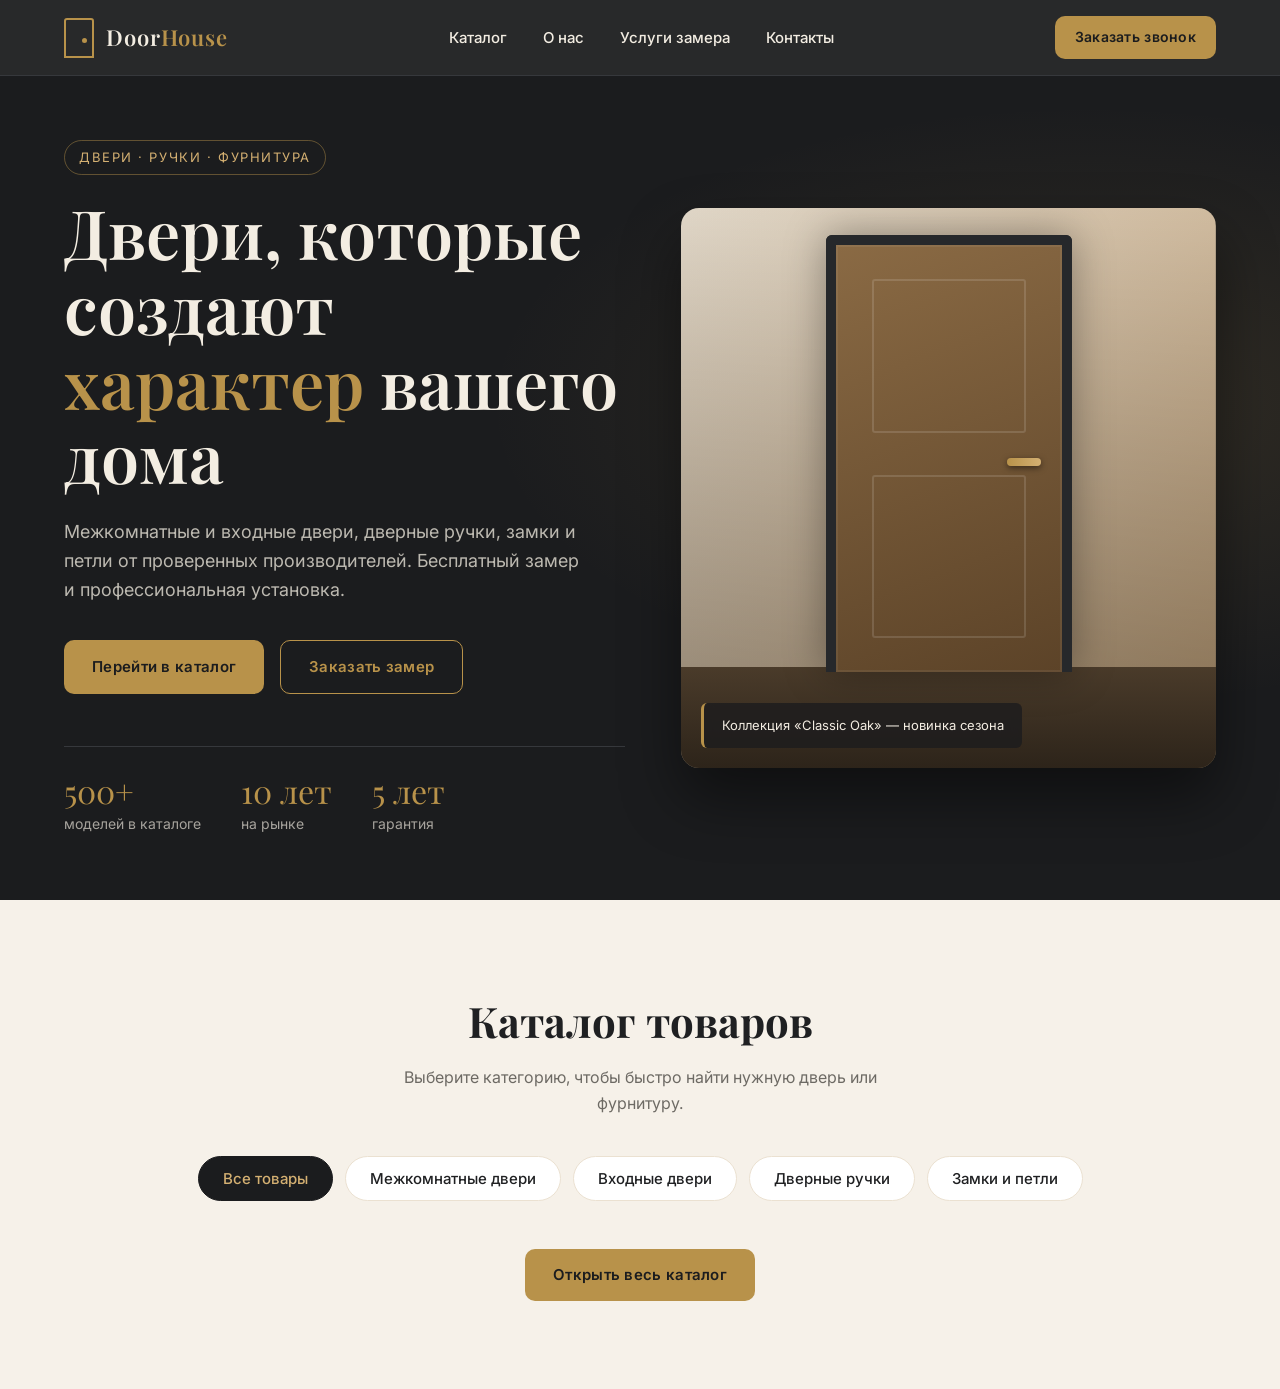
==== index.html @ 98c5d2da "First commit" ====
<!DOCTYPE html>
<html lang="ru">
<head>
  <meta charset="UTF-8">
  <meta name="viewport" content="width=device-width, initial-scale=1.0">
  <title>DoorHouse — двери, ручки и фурнитура</title>
  <meta name="description" content="Каталог межкомнатных и входных дверей, дверных ручек, замков и петель. Бесплатный замер и установка.">

  <!-- Шрифты: Playfair Display (заголовки) + Inter (текст) -->
  <link rel="preconnect" href="https://fonts.googleapis.com">
  <link rel="preconnect" href="https://fonts.gstatic.com" crossorigin>
  <link href="https://fonts.googleapis.com/css2?family=Inter:wght@400;500;600&family=Playfair+Display:wght@500;600;700&display=swap" rel="stylesheet">

  <link rel="stylesheet" href="./style.css">
</head>

<body>

  <!-- =====================================================
       ШАПКА САЙТА
       ===================================================== -->
  <header class="header">
    <div class="container header__inner">

      <!-- Логотип -->
      <a href="#" class="logo" aria-label="DoorHouse — на главную">
        <span class="logo__icon"></span>
        <span class="logo__text">Door<span>House</span></span>
      </a>

      <!-- Главное меню -->
      <nav class="nav" id="nav" aria-label="Главное меню">
        <ul class="nav__list">
          <li><a class="nav__link" href="./catalog.html">Каталог</a></li>
          <li><a class="nav__link" href="./about.html">О нас</a></li>
          <li><a class="nav__link" href="./measure.html">Услуги замера</a></li>
          <li><a class="nav__link" href="./contact.html">Контакты</a></li>
        </ul>
      </nav>

      <!-- Кнопка заказа звонка -->
      <a href="contacts.html" class="btn btn--primary btn--sm header__cta">Заказать звонок</a>

      <!-- Бургер для мобильных устройств -->
      <button class="burger" id="burger" aria-label="Открыть меню" aria-expanded="false">
        <span></span><span></span><span></span>
      </button>
    </div>
  </header>

  <main>

    <!-- =====================================================
         ГЛАВНЫЙ ЭКРАН (HERO)
         ===================================================== -->
    <section class="hero" id="home">
      <div class="container hero__inner">

        <!-- Текстовая часть -->
        <div class="hero__content">
          <span class="hero__tag">Двери · Ручки · Фурнитура</span>
          <h1 class="hero__title">Двери, которые создают <em>характер</em> вашего дома</h1>
          <p class="hero__subtitle">
            Межкомнатные и входные двери, дверные ручки, замки и петли от проверенных
            производителей. Бесплатный замер и профессиональная установка.
          </p>

          <div class="hero__actions">
            <a href="catalog.html" class="btn btn--primary">Перейти в каталог</a>
            <a href="measure.html" class="btn btn--outline">Заказать замер</a>
          </div>

          <!-- Цифры (заменить на реальные) -->
          <div class="hero__stats">
            <div class="stat">
              <div class="stat__num">500+</div>
              <div class="stat__label">моделей в каталоге</div>
            </div>
            <div class="stat">
              <div class="stat__num">10 лет</div>
              <div class="stat__label">на рынке</div>
            </div>
            <div class="stat">
              <div class="stat__num">5 лет</div>
              <div class="stat__label">гарантия</div>
            </div>
          </div>
        </div>

        <!-- Блок под фото интерьера с дверью.
             Пока здесь CSS-макет двери — замените на реальное фото. -->
        <div class="hero__visual" role="img" aria-label="Интерьер с межкомнатной дверью">
          <div class="door-mock">
            <span class="door-mock__handle"></span>
          </div>
          <div class="hero__badge">Коллекция «Classic Oak» — новинка сезона</div>
        </div>

      </div>
    </section>

    <!-- =====================================================
         КАТАЛОГ: ФИЛЬТРЫ КАТЕГОРИЙ
         ===================================================== -->
    <section class="catalog" id="catalog">
      <div class="container">

        <div class="section-head">
          <h2 class="section-head__title">Каталог товаров</h2>
          <p class="section-head__text">Выберите категорию, чтобы быстро найти нужную дверь или фурнитуру.</p>
        </div>

        <!-- Кнопки-фильтры (data-filter — значение для будущей фильтрации карточек) -->
        <div class="filters" id="filters" role="tablist" aria-label="Категории товаров">
          <button class="filter-btn is-active" data-filter="all" role="tab" aria-selected="true">Все товары</button>
          <button class="filter-btn" data-filter="interior" role="tab" aria-selected="false">Межкомнатные двери</button>
          <button class="filter-btn" data-filter="entrance" role="tab" aria-selected="false">Входные двери</button>
          <button class="filter-btn" data-filter="handles"  role="tab" aria-selected="false">Дверные ручки</button>
          <button class="filter-btn" data-filter="locks"    role="tab" aria-selected="false">Замки и петли</button>
        </div>

        <!-- Каталог теперь на отдельной странице -->
        <div style="text-align:center;">
          <a href="catalog.html" class="btn btn--primary">Открыть весь каталог</a>
        </div>

      </div>
    </section>

  </main>

  <!-- =====================================================
       СКРИПТ: мобильное меню и переключение фильтров
       ===================================================== -->
  <script>
    // --- Мобильное меню ---
    const burger = document.getElementById('burger');
    const nav = document.getElementById('nav');

    burger.addEventListener('click', () => {
      const isOpen = nav.classList.toggle('is-open');
      burger.classList.toggle('is-open', isOpen);
      burger.setAttribute('aria-expanded', isOpen);
    });

    // Закрываем меню после клика по пункту
    nav.querySelectorAll('a').forEach(link =>
      link.addEventListener('click', () => {
        nav.classList.remove('is-open');
        burger.classList.remove('is-open');
        burger.setAttribute('aria-expanded', 'false');
      })
    );

    // --- Фильтры категорий: открываем каталог с выбранной категорией ---
    document.querySelectorAll('.filter-btn').forEach(btn => {
      btn.addEventListener('click', () => {
        window.location.href = 'catalog.html?cat=' + btn.dataset.filter;
      });
    });
  </script>
</body>
</html>
---- style.css ----
/* =====================================================
   DoorHouse — общие стили сайта (index.html, contacts.html)
   ===================================================== */

/* ---------- 1. ПЕРЕМЕННЫЕ (палитра и базовые настройки) ---------- */
:root {
  --graphite-900: #1b1c1e;   /* основной тёмный фон */
  --graphite-800: #26282b;   /* карточки, шапка */
  --graphite-700: #36383c;   /* границы на тёмном */
  --wood-100: #f6f1e9;       /* светлый бежевый фон */
  --wood-200: #ebe1d1;       /* бежевый */
  --wood-400: #c9a77c;       /* тёплое дерево */
  --wood-600: #8a6a44;       /* тёмное дерево */
  --brass: #b8924a;          /* акцент: латунь */
  --brass-light: #d4b072;    /* акцент: светлая латунь (hover) */
  --text-dark: #1f2022;
  --text-muted: #6d6a64;
  --text-light: #f3ede2;

  --font-head: 'Playfair Display', Georgia, serif;
  --font-body: 'Inter', system-ui, -apple-system, 'Segoe UI', sans-serif;

  --radius: 10px;
  --container: 1200px;
  --header-h: 76px;
  --transition: .25s ease;
}

/* ---------- 2. СБРОС И БАЗА ---------- */
*, *::before, *::after { box-sizing: border-box; margin: 0; padding: 0; }
html { scroll-behavior: smooth; scroll-padding-top: var(--header-h); }
body {
  font-family: var(--font-body);
  color: var(--text-dark);
  background: var(--wood-100);
  line-height: 1.6;
  -webkit-font-smoothing: antialiased;
}
a { color: inherit; text-decoration: none; }
ul { list-style: none; }
button { font-family: inherit; cursor: pointer; border: none; background: none; }

/* Общий контейнер по ширине */
.container {
  width: 100%;
  max-width: var(--container);
  margin: 0 auto;
  padding: 0 24px;
}

/* ---------- 3. КНОПКИ ---------- */
.btn {
  display: inline-flex;
  align-items: center;
  justify-content: center;
  gap: 8px;
  padding: 14px 28px;
  font-size: 15px;
  font-weight: 600;
  letter-spacing: .02em;
  border-radius: var(--radius);
  transition: var(--transition);
}
/* Основная — латунная */
.btn--primary { background: var(--brass); color: var(--graphite-900); }
.btn--primary:hover { background: var(--brass-light); transform: translateY(-2px); }
/* Контурная */
.btn--outline { border: 1.5px solid var(--brass); color: var(--brass); }
.btn--outline:hover { background: var(--brass); color: var(--graphite-900); }
/* Малая (для шапки) */
.btn--sm { padding: 10px 20px; font-size: 14px; }

/* ---------- 4. ШАПКА (HEADER) ---------- */
.header {
  position: sticky;
  top: 0;
  z-index: 100;
  height: var(--header-h);
  background: rgba(27, 28, 30, .94);
  backdrop-filter: blur(10px);
  border-bottom: 1px solid var(--graphite-700);
}
.header__inner {
  height: 100%;
  display: flex;
  align-items: center;
  justify-content: space-between;
  gap: 24px;
}

/* Логотип */
.logo {
  display: flex;
  align-items: center;
  gap: 12px;
  color: var(--text-light);
}
.logo__icon {
  width: 30px;
  height: 40px;
  border: 2px solid var(--brass);
  border-radius: 3px 3px 0 0;
  position: relative;
}
/* Ручка двери в логотипе */
.logo__icon::after {
  content: '';
  position: absolute;
  right: 5px;
  top: 50%;
  width: 5px;
  height: 5px;
  background: var(--brass);
  border-radius: 50%;
}
.logo__text {
  font-family: var(--font-head);
  font-size: 22px;
  font-weight: 600;
  letter-spacing: .04em;
}
.logo__text span { color: var(--brass); }

/* Навигация */
.nav__list { display: flex; gap: 36px; }
.nav__link {
  color: var(--text-light);
  font-size: 15px;
  font-weight: 500;
  position: relative;
  padding: 6px 0;
  transition: var(--transition);
}
/* Подчёркивание при наведении */
.nav__link::after {
  content: '';
  position: absolute;
  left: 0; bottom: 0;
  width: 0; height: 2px;
  background: var(--brass);
  transition: var(--transition);
}
.nav__link:hover { color: var(--brass-light); }
.nav__link:hover::after { width: 100%; }

/* Бургер-кнопка (видна только на мобильных) */
.burger {
  display: none;
  width: 44px; height: 44px;
  flex-direction: column;
  align-items: center;
  justify-content: center;
  gap: 6px;
}
.burger span {
  width: 24px; height: 2px;
  background: var(--text-light);
  transition: var(--transition);
}
.burger.is-open span:nth-child(1) { transform: translateY(8px) rotate(45deg); }
.burger.is-open span:nth-child(2) { opacity: 0; }
.burger.is-open span:nth-child(3) { transform: translateY(-8px) rotate(-45deg); }

/* ---------- 5. ГЛАВНЫЙ ЭКРАН (HERO) ---------- */
.hero {
  background:
    radial-gradient(1000px 500px at 85% 40%, rgba(184, 146, 74, .14), transparent 60%),
    var(--graphite-900);
  color: var(--text-light);
  overflow: hidden;
}
.hero__inner {
  display: grid;
  grid-template-columns: 1.05fr 1fr;
  align-items: center;
  gap: 56px;
  min-height: calc(100vh - var(--header-h));
  padding-top: 56px;
  padding-bottom: 56px;
}

/* Небольшая надпись над заголовком */
.hero__tag {
  display: inline-block;
  margin-bottom: 20px;
  padding: 6px 14px;
  font-size: 13px;
  letter-spacing: .12em;
  text-transform: uppercase;
  color: var(--brass-light);
  border: 1px solid rgba(184, 146, 74, .45);
  border-radius: 100px;
}
.hero__title {
  font-family: var(--font-head);
  font-size: clamp(36px, 5.4vw, 68px);
  line-height: 1.1;
  font-weight: 600;
  margin-bottom: 24px;
}
.hero__title em { font-style: normal; color: var(--brass); }
.hero__subtitle {
  max-width: 520px;
  font-size: 18px;
  color: rgba(243, 237, 226, .75);
  margin-bottom: 36px;
}
.hero__actions { display: flex; flex-wrap: wrap; gap: 16px; }

/* Цифры-преимущества под кнопками */
.hero__stats {
  display: flex;
  flex-wrap: wrap;
  gap: 40px;
  margin-top: 52px;
  padding-top: 28px;
  border-top: 1px solid var(--graphite-700);
}
.stat__num {
  font-family: var(--font-head);
  font-size: 32px;
  color: var(--brass);
  line-height: 1;
}
.stat__label { font-size: 14px; color: rgba(243, 237, 226, .65); margin-top: 6px; }

/* Блок под фото интерьера.
   ЗАМЕНА НА ФОТО: добавьте у .hero__visual
   background-image: url('img/hero.jpg'); и удалите .door-mock из HTML. */
.hero__visual {
  position: relative;
  height: 560px;
  border-radius: 18px;
  background:
    linear-gradient(180deg, rgba(0,0,0,.05), rgba(0,0,0,.35)),
    linear-gradient(135deg, var(--wood-200) 0%, var(--wood-400) 100%);
  background-size: cover;
  background-position: center;
  display: flex;
  align-items: flex-end;
  justify-content: center;
  overflow: hidden;
  box-shadow: 0 30px 60px rgba(0, 0, 0, .45);
}
/* Пол */
.hero__visual::before {
  content: '';
  position: absolute;
  left: 0; right: 0; bottom: 0;
  height: 18%;
  background: linear-gradient(180deg, #4a3b2a, #2d241a);
}
/* Макет двери (пока нет фото) */
.door-mock {
  position: relative;
  z-index: 1;
  width: 46%;
  height: 78%;
  margin-bottom: 18%;
  border: 10px solid var(--graphite-800);
  border-bottom: none;
  border-radius: 6px 6px 0 0;
  background: linear-gradient(160deg, var(--wood-600), #5c4328);
  box-shadow: inset 0 0 0 2px rgba(255,255,255,.06), 0 0 40px rgba(0,0,0,.35);
}
/* Филёнки двери */
.door-mock::before,
.door-mock::after {
  content: '';
  position: absolute;
  left: 16%; right: 16%;
  border: 2px solid rgba(255, 255, 255, .13);
  border-radius: 3px;
}
.door-mock::before { top: 8%;  height: 36%; }
.door-mock::after  { bottom: 8%; height: 38%; }
/* Ручка */
.door-mock__handle {
  position: absolute;
  right: 9%;
  top: 50%;
  width: 34px; height: 8px;
  background: linear-gradient(90deg, var(--brass), var(--brass-light));
  border-radius: 4px;
  box-shadow: 0 2px 6px rgba(0, 0, 0, .5);
  z-index: 2;
}
/* Подпись-плашка на блоке */
.hero__badge {
  position: absolute;
  left: 20px; bottom: 20px;
  z-index: 2;
  padding: 12px 18px;
  font-size: 13px;
  color: var(--text-light);
  background: rgba(27, 28, 30, .78);
  backdrop-filter: blur(6px);
  border-left: 3px solid var(--brass);
  border-radius: 6px;
}

/* ---------- 6. КАТАЛОГ И ФИЛЬТРЫ КАТЕГОРИЙ ---------- */
.catalog { padding: 88px 0; }
.section-head { text-align: center; margin-bottom: 40px; }
.section-head__title {
  font-family: var(--font-head);
  font-size: clamp(28px, 4vw, 42px);
  margin-bottom: 10px;
}
.section-head__text { color: var(--text-muted); max-width: 560px; margin: 0 auto; }

/* Панель фильтров */
.filters {
  display: flex;
  flex-wrap: wrap;
  justify-content: center;
  gap: 12px;
  margin-bottom: 48px;
}
.filter-btn {
  padding: 12px 24px;
  font-size: 15px;
  font-weight: 500;
  color: var(--text-dark);
  background: #fff;
  border: 1.5px solid var(--wood-200);
  border-radius: 100px;
  transition: var(--transition);
}
.filter-btn:hover { border-color: var(--brass); color: var(--wood-600); }
/* Активный фильтр */
.filter-btn.is-active {
  background: var(--graphite-900);
  border-color: var(--graphite-900);
  color: var(--brass-light);
}

/* Контейнер под будущую сетку товаров (следующая часть проекта) */
.products-placeholder {
  padding: 64px 24px;
  text-align: center;
  color: var(--text-muted);
  border: 2px dashed var(--wood-400);
  border-radius: var(--radius);
  background: rgba(255, 255, 255, .5);
}
.products-placeholder strong { color: var(--wood-600); }

/* ---------- 7. АДАПТИВНОСТЬ ---------- */
@media (max-width: 960px) {
  .hero__inner { grid-template-columns: 1fr; min-height: auto; gap: 40px; }
  .hero__visual { height: 420px; order: -1; }

  /* Мобильное меню */
  .burger { display: flex; }
  .header__cta { display: none; }
  .nav {
    position: absolute;
    top: var(--header-h);
    left: 0; right: 0;
    background: var(--graphite-900);
    border-bottom: 1px solid var(--graphite-700);
    max-height: 0;
    overflow: hidden;
    transition: max-height .35s ease;
  }
  .nav.is-open { max-height: 340px; }
  .nav__list { flex-direction: column; gap: 0; padding: 12px 24px 20px; }
  .nav__link { display: block; padding: 14px 0; }
}

@media (max-width: 560px) {
  .container { padding: 0 16px; }
  .hero__visual { height: 340px; }
  .hero__stats { gap: 24px; }
  .btn { width: 100%; }
  .filters { justify-content: flex-start; overflow-x: auto; flex-wrap: nowrap; padding-bottom: 8px; }
  .filter-btn { white-space: nowrap; }
  .contact-card, .contact-form { padding: 24px 20px; }
  .map-box { height: 280px; }
}

/* =====================================================
   СТРАНИЦА «КОНТАКТЫ» (contacts.html)
   ===================================================== */

/* ---------- 8. ШАПКА СТРАНИЦЫ (заголовок + хлебные крошки) ---------- */
.page-hero {
  background:
    radial-gradient(800px 300px at 80% 0%, rgba(184, 146, 74, .16), transparent 65%),
    var(--graphite-900);
  color: var(--text-light);
  padding: 64px 0 56px;
}
.breadcrumbs { font-size: 14px; color: rgba(243, 237, 226, .6); margin-bottom: 16px; }
.breadcrumbs a:hover { color: var(--brass-light); }
.breadcrumbs span { margin: 0 8px; }
.page-hero__title {
  font-family: var(--font-head);
  font-size: clamp(34px, 5vw, 56px);
  line-height: 1.15;
  margin-bottom: 14px;
}
.page-hero__text { max-width: 560px; color: rgba(243, 237, 226, .75); font-size: 18px; }

/* Активный пункт меню (текущая страница) */
.nav__link.is-current { color: var(--brass-light); }
.nav__link.is-current::after { width: 100%; }

/* ---------- 9. КОНТАКТЫ: КАРТОЧКИ + ФОРМА ---------- */
.contacts { padding: 80px 0; }
.contacts__grid {
  display: grid;
  grid-template-columns: 1fr 1.1fr;
  gap: 32px;
  align-items: start;
}

/* Левая колонка: информационные карточки */
.contact-list { display: grid; gap: 16px; }
.contact-card {
  display: flex;
  gap: 18px;
  padding: 24px 28px;
  background: #fff;
  border: 1px solid var(--wood-200);
  border-radius: var(--radius);
  transition: var(--transition);
}
.contact-card:hover { border-color: var(--brass); box-shadow: 0 10px 28px rgba(31, 32, 34, .08); }
.contact-card__icon {
  flex: 0 0 46px;
  height: 46px;
  display: grid;
  place-items: center;
  font-size: 20px;
  color: var(--brass);
  background: var(--graphite-900);
  border-radius: 12px;
}
.contact-card__title { font-size: 13px; letter-spacing: .08em; text-transform: uppercase; color: var(--text-muted); margin-bottom: 4px; }
.contact-card__value { font-size: 18px; font-weight: 600; }
.contact-card__value a:hover { color: var(--wood-600); }
.contact-card__note { font-size: 14px; color: var(--text-muted); margin-top: 2px; }

/* Мессенджеры */
.socials { display: flex; flex-wrap: wrap; gap: 10px; margin-top: 4px; }
.socials a {
  padding: 9px 18px;
  font-size: 14px;
  font-weight: 500;
  border: 1.5px solid var(--wood-400);
  border-radius: 100px;
  transition: var(--transition);
}
.socials a:hover { background: var(--graphite-900); border-color: var(--graphite-900); color: var(--brass-light); }

/* Правая колонка: форма обратной связи */
.contact-form {
  padding: 36px;
  background: var(--graphite-900);
  color: var(--text-light);
  border-radius: 18px;
  box-shadow: 0 24px 50px rgba(0, 0, 0, .25);
}
.contact-form__title { font-family: var(--font-head); font-size: 28px; margin-bottom: 6px; }
.contact-form__text { color: rgba(243, 237, 226, .65); margin-bottom: 26px; font-size: 15px; }
.form-group { margin-bottom: 18px; }
.form-group label { display: block; font-size: 14px; margin-bottom: 6px; color: rgba(243, 237, 226, .8); }
.form-control {
  width: 100%;
  padding: 14px 16px;
  font: inherit;
  color: var(--text-light);
  background: var(--graphite-800);
  border: 1.5px solid var(--graphite-700);
  border-radius: var(--radius);
  transition: var(--transition);
}
.form-control::placeholder { color: rgba(243, 237, 226, .35); }
.form-control:focus { outline: none; border-color: var(--brass); background: #2c2e32; }
textarea.form-control { min-height: 110px; resize: vertical; }
select.form-control option { color: #000; }
.form-agree { font-size: 13px; color: rgba(243, 237, 226, .5); margin: 4px 0 20px; }
.contact-form .btn { width: 100%; }
.form-success {
  display: none;
  margin-top: 16px;
  padding: 14px 16px;
  font-size: 14px;
  color: var(--graphite-900);
  background: var(--brass-light);
  border-radius: var(--radius);
}
.form-success.is-visible { display: block; }

/* ---------- 10. КАРТА (заглушка под iframe) ---------- */
.map-section { padding: 0 0 88px; }
.map-box {
  position: relative;
  height: 400px;
  border-radius: 18px;
  overflow: hidden;
  display: grid;
  place-items: center;
  text-align: center;
  color: var(--text-muted);
  background:
    repeating-linear-gradient(0deg,  transparent 0 59px, rgba(138, 106, 68, .12) 59px 60px),
    repeating-linear-gradient(90deg, transparent 0 59px, rgba(138, 106, 68, .12) 59px 60px),
    var(--wood-200);
  border: 1px solid var(--wood-400);
}
.map-box__pin { font-size: 40px; color: var(--brass); line-height: 1; margin-bottom: 8px; }
.map-box iframe { position: absolute; inset: 0; width: 100%; height: 100%; border: 0; }

/* ---------- 11. ПОДВАЛ (FOOTER) ---------- */
.footer {
  background: var(--graphite-900);
  color: rgba(243, 237, 226, .65);
  font-size: 14px;
  padding: 28px 0;
  border-top: 1px solid var(--graphite-700);
}
.footer__inner { display: flex; flex-wrap: wrap; justify-content: space-between; gap: 12px; }

/* Адаптивность страницы контактов */
@media (max-width: 960px) {
  .contacts__grid { grid-template-columns: 1fr; }
  .contacts { padding: 56px 0; }
}

/* =====================================================
   СТРАНИЦА «УСЛУГИ ЗАМЕРА» (measure.html)
   ===================================================== */

/* ---------- 12. ПРЕИМУЩЕСТВА ---------- */
.measure-benefits { padding: 80px 0 24px; }
.benefits {
  display: grid;
  grid-template-columns: repeat(4, 1fr);
  gap: 20px;
}
.benefit {
  padding: 28px 24px;
  background: #fff;
  border: 1px solid var(--wood-200);
  border-radius: var(--radius);
  transition: var(--transition);
}
.benefit:hover { border-color: var(--brass); transform: translateY(-4px); }
.benefit__num {
  font-family: var(--font-head);
  font-size: 34px;
  line-height: 1;
  color: var(--brass);
  margin-bottom: 10px;
}
.benefit__title { font-weight: 600; margin-bottom: 6px; }
.benefit__text { font-size: 14px; color: var(--text-muted); }

/* ---------- 13. ЭТАПЫ РАБОТЫ ---------- */
.steps-section { padding: 64px 0 80px; }
.steps {
  display: grid;
  grid-template-columns: repeat(4, 1fr);
  gap: 24px;
  counter-reset: step;
}
.step {
  position: relative;
  padding: 32px 24px 28px;
  background: var(--graphite-900);
  color: var(--text-light);
  border-radius: var(--radius);
  counter-increment: step;
}
/* Номер шага генерируется автоматически */
.step::before {
  content: counter(step, decimal-leading-zero);
  display: block;
  font-family: var(--font-head);
  font-size: 40px;
  line-height: 1;
  color: var(--brass);
  margin-bottom: 16px;
}
.step__title { font-size: 18px; font-weight: 600; margin-bottom: 8px; }
.step__text { font-size: 14px; color: rgba(243, 237, 226, .7); }

/* ---------- 14. ЗАПИСЬ НА ЗАМЕР: ЧТО ВХОДИТ + ФОРМА ---------- */
.booking { padding: 0 0 80px; }
.booking__grid {
  display: grid;
  grid-template-columns: 1fr 1.1fr;
  gap: 32px;
  align-items: start;
}
.included {
  padding: 36px;
  background: #fff;
  border: 1px solid var(--wood-200);
  border-radius: 18px;
}
.included__title { font-family: var(--font-head); font-size: 28px; margin-bottom: 20px; }
.included__list { display: grid; gap: 14px; margin-bottom: 28px; }
.included__list li { position: relative; padding-left: 32px; }
/* Латунная «галочка» */
.included__list li::before {
  content: '✓';
  position: absolute;
  left: 0; top: 1px;
  width: 22px; height: 22px;
  display: grid;
  place-items: center;
  font-size: 13px;
  font-weight: 700;
  color: var(--graphite-900);
  background: var(--brass);
  border-radius: 50%;
}
.included__price {
  padding: 18px 20px;
  background: var(--wood-100);
  border-left: 3px solid var(--brass);
  border-radius: 6px;
  font-size: 14px;
  color: var(--text-muted);
}
.included__price strong { color: var(--text-dark); font-size: 16px; }

/* ---------- 15. ВОПРОСЫ И ОТВЕТЫ (FAQ) ---------- */
.faq { padding: 0 0 88px; }
.faq__list { max-width: 820px; margin: 0 auto; display: grid; gap: 12px; }
.faq__item {
  background: #fff;
  border: 1px solid var(--wood-200);
  border-radius: var(--radius);
  transition: var(--transition);
}
.faq__item[open] { border-color: var(--brass); }
.faq__item summary {
  list-style: none;
  cursor: pointer;
  padding: 20px 56px 20px 24px;
  font-weight: 600;
  position: relative;
}
.faq__item summary::-webkit-details-marker { display: none; }
.faq__item summary::after {
  content: '+';
  position: absolute;
  right: 24px; top: 50%;
  transform: translateY(-50%);
  font-size: 24px;
  color: var(--brass);
  transition: var(--transition);
}
.faq__item[open] summary::after { content: '–'; }
.faq__item p { padding: 0 24px 20px; color: var(--text-muted); }

/* Поле даты в тёмной форме */
input[type="date"].form-control { color-scheme: dark; }

/* Адаптивность страницы замера */
@media (max-width: 960px) {
  .benefits, .steps { grid-template-columns: repeat(2, 1fr); }
  .booking__grid { grid-template-columns: 1fr; }
}
@media (max-width: 560px) {
  .benefits, .steps { grid-template-columns: 1fr; }
  .included { padding: 24px 20px; }
}

/* =====================================================
   СТРАНИЦА «О НАС» (about.html)
   ===================================================== */

/* ---------- 16. О КОМПАНИИ: ТЕКСТ + БЛОК ПОД ФОТО ---------- */
.about { padding: 80px 0; }
.about__grid {
  display: grid;
  grid-template-columns: 1.1fr 1fr;
  gap: 56px;
  align-items: center;
}
.about__tag {
  display: inline-block;
  margin-bottom: 14px;
  font-size: 13px;
  letter-spacing: .12em;
  text-transform: uppercase;
  color: var(--wood-600);
}
.about__title {
  font-family: var(--font-head);
  font-size: clamp(28px, 4vw, 42px);
  line-height: 1.2;
  margin-bottom: 20px;
}
.about__text { color: var(--text-muted); margin-bottom: 16px; }

/* Блок под фото магазина/шоу-рума.
   ЗАМЕНА НА ФОТО: добавьте background-image: url('img/showroom.jpg'); */
.about__photo {
  position: relative;
  height: 440px;
  border-radius: 18px;
  overflow: hidden;
  background:
    linear-gradient(180deg, rgba(0,0,0,.05), rgba(0,0,0,.4)),
    linear-gradient(135deg, var(--wood-400), var(--wood-600));
  background-size: cover;
  background-position: center;
  box-shadow: 0 24px 50px rgba(31, 32, 34, .2);
}
/* Декоративный силуэт двери-арки */
.about__photo::before {
  content: '';
  position: absolute;
  left: 50%; bottom: 0;
  width: 42%; height: 74%;
  transform: translateX(-50%);
  border: 8px solid var(--graphite-800);
  border-bottom: none;
  border-radius: 120px 120px 0 0;
  background: linear-gradient(160deg, rgba(27, 28, 30, .55), rgba(27, 28, 30, .8));
}
.about__photo-badge {
  position: absolute;
  left: 20px; bottom: 20px;
  z-index: 1;
  padding: 12px 18px;
  font-size: 13px;
  color: var(--text-light);
  background: rgba(27, 28, 30, .78);
  backdrop-filter: blur(6px);
  border-left: 3px solid var(--brass);
  border-radius: 6px;
}

/* ---------- 17. ЦИФРЫ КОМПАНИИ ---------- */
.about-stats {
  background: var(--graphite-900);
  color: var(--text-light);
  padding: 56px 0;
}
.about-stats__grid {
  display: grid;
  grid-template-columns: repeat(4, 1fr);
  gap: 24px;
  text-align: center;
}
.about-stats .stat__num { font-size: 44px; }

/* ---------- 18. ЦЕННОСТИ ---------- */
.values { padding: 88px 0 24px; }
.values__grid {
  display: grid;
  grid-template-columns: repeat(3, 1fr);
  gap: 24px;
}
.value-card {
  padding: 32px 28px;
  background: #fff;
  border: 1px solid var(--wood-200);
  border-top: 3px solid var(--brass);
  border-radius: var(--radius);
}
.value-card__title { font-family: var(--font-head); font-size: 22px; margin-bottom: 8px; }
.value-card__text { color: var(--text-muted); font-size: 15px; }

/* ---------- 19. ИСТОРИЯ (ТАЙМЛАЙН) ---------- */
.timeline-section { padding: 64px 0 88px; }
.timeline {
  position: relative;
  max-width: 720px;
  margin: 0 auto;
  padding-left: 32px;
  border-left: 2px solid var(--wood-400);
  display: grid;
  gap: 32px;
}
.timeline__item { position: relative; }
/* Точка на линии */
.timeline__item::before {
  content: '';
  position: absolute;
  left: -41px; top: 6px;
  width: 16px; height: 16px;
  background: var(--brass);
  border: 3px solid var(--wood-100);
  border-radius: 50%;
}
.timeline__year { font-family: var(--font-head); font-size: 22px; color: var(--wood-600); }
.timeline__title { font-weight: 600; margin: 2px 0 4px; }
.timeline__text { color: var(--text-muted); font-size: 15px; }

/* ---------- 20. ПРИЗЫВ К ДЕЙСТВИЮ (CTA) ---------- */
.cta { padding: 0 0 88px; }
.cta__box {
  padding: 56px 32px;
  text-align: center;
  color: var(--text-light);
  background:
    radial-gradient(600px 240px at 50% 0%, rgba(184, 146, 74, .22), transparent 70%),
    var(--graphite-900);
  border-radius: 18px;
}
.cta__title { font-family: var(--font-head); font-size: clamp(26px, 4vw, 38px); margin-bottom: 12px; }
.cta__text { max-width: 520px; margin: 0 auto 28px; color: rgba(243, 237, 226, .75); }
.cta__actions { display: flex; flex-wrap: wrap; justify-content: center; gap: 16px; }

/* Адаптивность страницы «О нас» */
@media (max-width: 960px) {
  .about__grid { grid-template-columns: 1fr; gap: 36px; }
  .about__photo { height: 340px; }
  .about-stats__grid { grid-template-columns: repeat(2, 1fr); row-gap: 32px; }
  .values__grid { grid-template-columns: 1fr; }
}
@media (max-width: 560px) {
  .about { padding: 56px 0; }
  .cta__box { padding: 40px 20px; }
}

/* =====================================================
   СТРАНИЦА «КАТАЛОГ» (catalog.html + products.js)
   ===================================================== */

.catalog-page { padding: 64px 0 88px; }

/* ---------- 21. ПАНЕЛЬ: ПОИСК И СОРТИРОВКА ---------- */
.toolbar {
  display: flex;
  flex-wrap: wrap;
  align-items: center;
  justify-content: space-between;
  gap: 16px;
  margin-bottom: 32px;
}
.toolbar__controls { display: flex; flex-wrap: wrap; gap: 12px; }
.toolbar .form-control {
  color: var(--text-dark);
  background: #fff;
  border: 1.5px solid var(--wood-200);
  padding: 12px 16px;
  min-width: 220px;
}
.toolbar .form-control::placeholder { color: var(--text-muted); }
.toolbar .form-control:focus { border-color: var(--brass); background: #fff; }
.catalog-count { margin-bottom: 20px; font-size: 14px; color: var(--text-muted); }
.catalog-page .filters { margin-bottom: 20px; }

/* ---------- 22. СЕТКА ТОВАРОВ ---------- */
.product-grid {
  display: grid;
  grid-template-columns: repeat(auto-fill, minmax(260px, 1fr));
  gap: 24px;
}
.product-card {
  display: flex;
  flex-direction: column;
  background: #fff;
  border: 1px solid var(--wood-200);
  border-radius: var(--radius);
  overflow: hidden;
  transition: var(--transition);
}
.product-card:hover {
  border-color: var(--brass);
  transform: translateY(-4px);
  box-shadow: 0 16px 36px rgba(31, 32, 34, .12);
}

/* Фото товара (пропорция 4:5) */
.product-card__media {
  position: relative;
  aspect-ratio: 4 / 5;
  background: var(--wood-200);
  overflow: hidden;
}
.product-card__media img {
  width: 100%;
  height: 100%;
  object-fit: cover;
  transition: transform .4s ease;
}
.product-card:hover .product-card__media img { transform: scale(1.05); }
/* Если фото нет или оно не загрузилось — показываем заглушку */
.product-card__media.is-empty {
  display: grid;
  place-items: center;
  background: linear-gradient(135deg, var(--wood-200), var(--wood-400));
}
.product-card__media.is-empty::before {
  content: '';
  width: 38%;
  height: 62%;
  border: 6px solid var(--graphite-800);
  border-bottom: none;
  border-radius: 4px 4px 0 0;
  background: linear-gradient(160deg, var(--wood-600), #5c4328);
}
.product-card__badge {
  position: absolute;
  top: 12px; left: 12px;
  padding: 5px 12px;
  font-size: 12px;
  font-weight: 600;
  color: var(--graphite-900);
  background: var(--brass);
  border-radius: 100px;
}

.product-card__body { display: flex; flex-direction: column; flex: 1; padding: 20px; }
.product-card__cat { font-size: 12px; letter-spacing: .08em; text-transform: uppercase; color: var(--text-muted); }
.product-card__title { font-family: var(--font-head); font-size: 20px; line-height: 1.25; margin: 4px 0 8px; }
.product-card__desc { font-size: 14px; color: var(--text-muted); margin-bottom: 16px; }
.product-card__bottom {
  margin-top: auto;
  display: flex;
  align-items: center;
  justify-content: space-between;
  gap: 12px;
}
.price__new { display: block; font-size: 20px; font-weight: 600; }
.price__old { display: block; font-size: 13px; color: var(--text-muted); text-decoration: line-through; }

.catalog-empty {
  display: none;
  padding: 56px 24px;
  text-align: center;
  color: var(--text-muted);
  border: 2px dashed var(--wood-400);
  border-radius: var(--radius);
}
.catalog-empty.is-visible { display: block; }

@media (max-width: 560px) {
  .toolbar__controls, .toolbar .form-control { width: 100%; }
  .product-grid { grid-template-columns: repeat(2, 1fr); gap: 12px; }
  .product-card__body { padding: 14px; }
  .product-card__title { font-size: 16px; }
  .product-card__desc { display: none; }
  .product-card__bottom { flex-direction: column; align-items: stretch; }
  .product-card__bottom .btn { padding: 10px 12px; }
}

/* =====================================================
   КОМПОНЕНТ <product-card> (product-card.js)
   ===================================================== */
product-card { display: flex; }
product-card[hidden] { display: none; }
product-card > .product-card { flex: 1; }
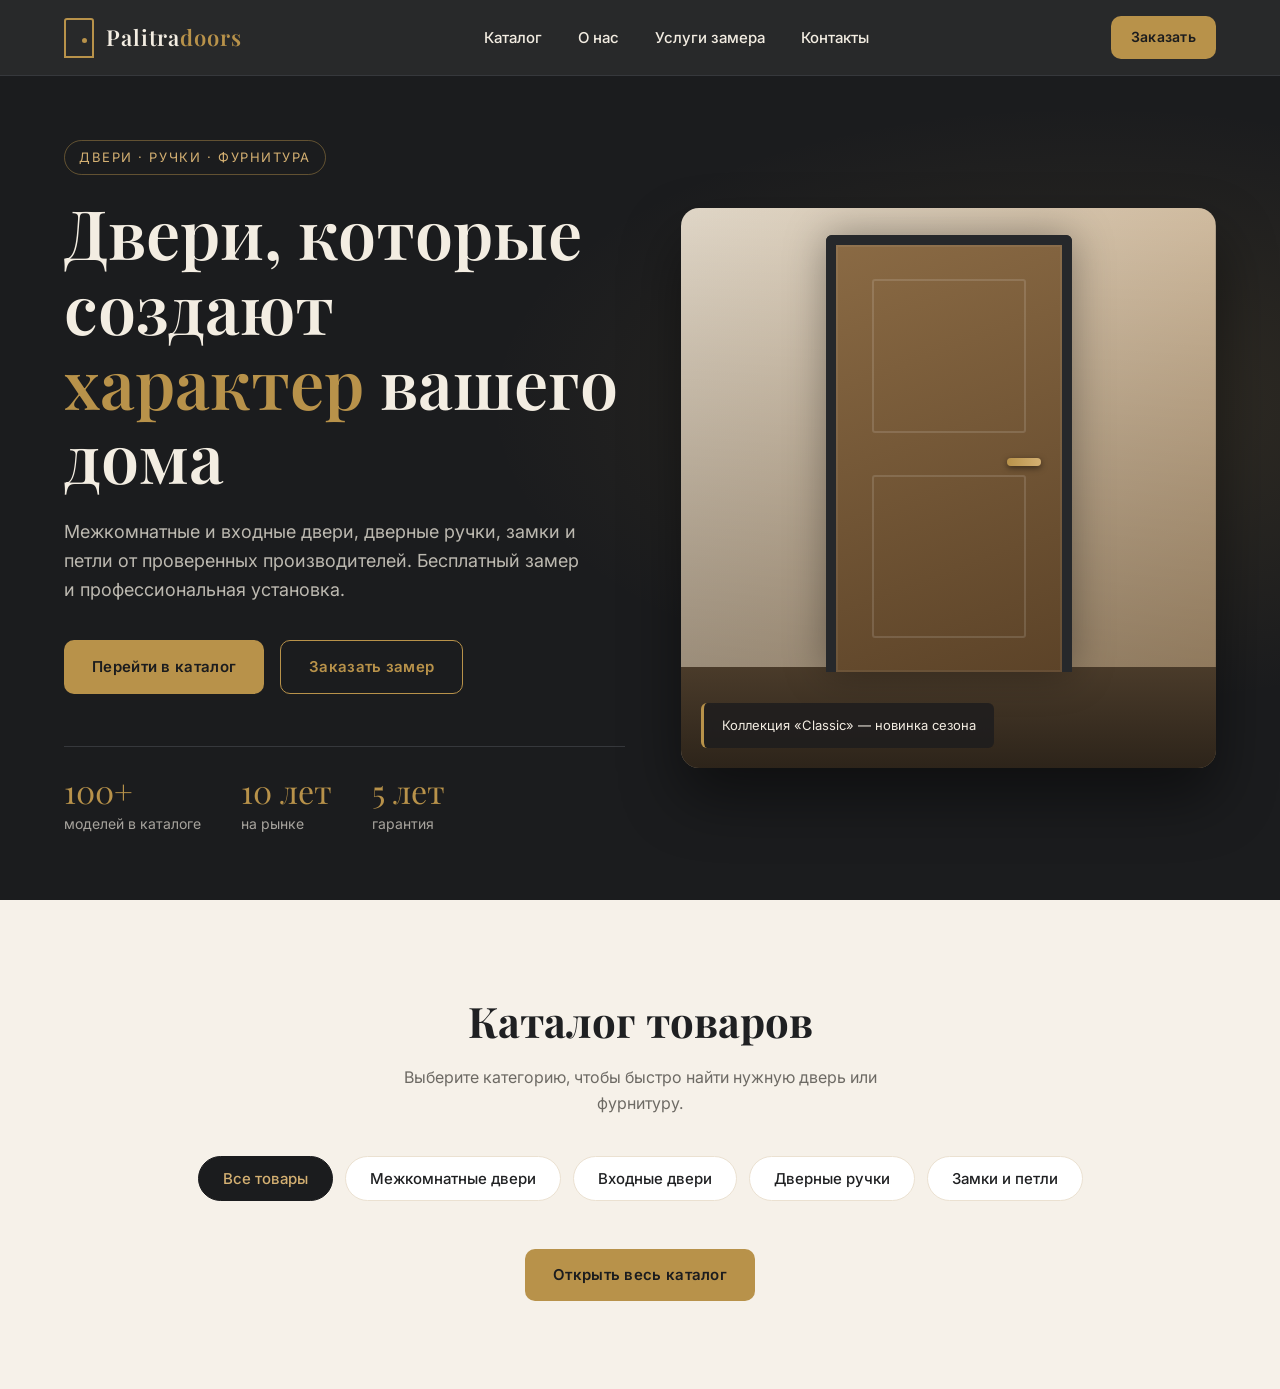
==== commit 694ac73f: "third4 commit" ====
--- a/index.html
+++ b/index.html
@@ -3,10 +3,10 @@
 <head>
   <meta charset="UTF-8">
   <meta name="viewport" content="width=device-width, initial-scale=1.0">
-  <title>DoorHouse — двери, ручки и фурнитура</title>
+  <title>PalitraDoors — двери, ручки и ламинаты</title>
   <meta name="description" content="Каталог межкомнатных и входных дверей, дверных ручек, замков и петель. Бесплатный замер и установка.">
 
-  <!-- Шрифты: Playfair Display (заголовки) + Inter (текст) -->
+  <!-- Шрифты: Times New Roman (заголовки) + Inter (текст) -->
   <link rel="preconnect" href="https://fonts.googleapis.com">
   <link rel="preconnect" href="https://fonts.gstatic.com" crossorigin>
   <link href="https://fonts.googleapis.com/css2?family=Inter:wght@400;500;600&family=Playfair+Display:wght@500;600;700&display=swap" rel="stylesheet">
@@ -23,9 +23,9 @@
     <div class="container header__inner">
 
       <!-- Логотип -->
-      <a href="#" class="logo" aria-label="DoorHouse — на главную">
+      <a href="#" class="logo" aria-label="PalitraDoors" — на главную">
         <span class="logo__icon"></span>
-        <span class="logo__text">Door<span>House</span></span>
+        <span class="logo__text">Palitra<span>doors</span></span>
       </a>
 
       <!-- Главное меню -->
@@ -34,12 +34,12 @@
           <li><a class="nav__link" href="./catalog.html">Каталог</a></li>
           <li><a class="nav__link" href="./about.html">О нас</a></li>
           <li><a class="nav__link" href="./measure.html">Услуги замера</a></li>
-          <li><a class="nav__link" href="./contact.html">Контакты</a></li>
+          <li><a class="nav__link" href="./contacts.html">Контакты</a></li>
         </ul>
       </nav>
 
       <!-- Кнопка заказа звонка -->
-      <a href="contacts.html" class="btn btn--primary btn--sm header__cta">Заказать звонок</a>
+      <a href="contacts.html" class="btn btn--primary btn--sm header__cta">Заказать</a>
 
       <!-- Бургер для мобильных устройств -->
       <button class="burger" id="burger" aria-label="Открыть меню" aria-expanded="false">
@@ -73,7 +73,7 @@
           <!-- Цифры (заменить на реальные) -->
           <div class="hero__stats">
             <div class="stat">
-              <div class="stat__num">500+</div>
+              <div class="stat__num">100+</div>
               <div class="stat__label">моделей в каталоге</div>
             </div>
             <div class="stat">
@@ -93,7 +93,7 @@
           <div class="door-mock">
             <span class="door-mock__handle"></span>
           </div>
-          <div class="hero__badge">Коллекция «Classic Oak» — новинка сезона</div>
+          <div class="hero__badge">Коллекция «Classic» — новинка сезона</div>
         </div>
 
       </div>
